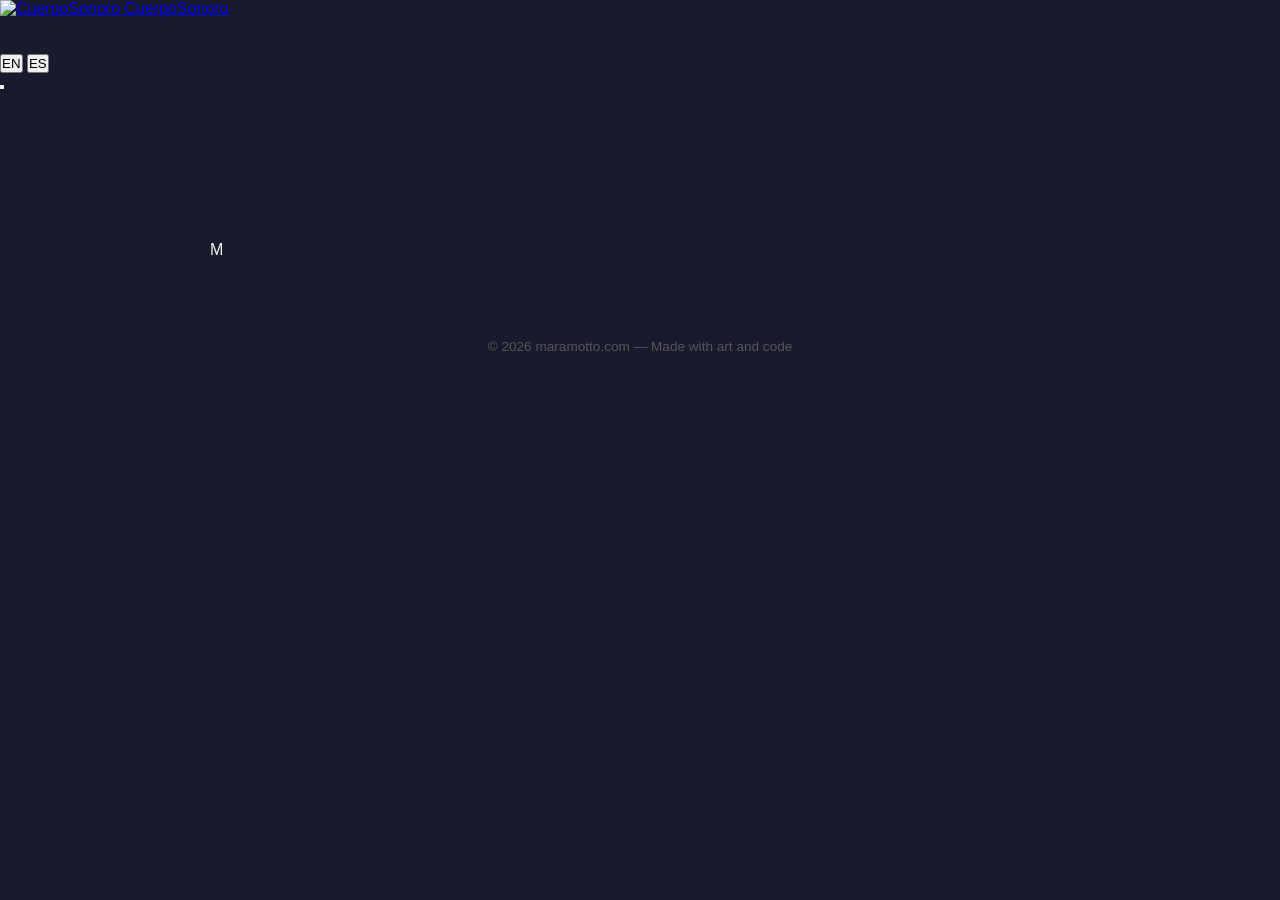
==== frontend/about.html @ 3c655bc0 "Add new about page" ====
<!DOCTYPE html>
<html lang="en">
<head>
  <meta charset="UTF-8">
  <meta name="viewport" content="width=device-width, initial-scale=1.0">
  <title>About — CuerpoSonoro</title>
  <meta name="description" content="CuerpoSonoro — the body as creator. An artistic and technological project by maramotto.">
  <link rel="stylesheet" href="css/style.css">
</head>
<body>

  <!-- ============================================
       NAVIGATION
       ============================================ -->
  <nav class="nav" id="nav">
    <a href="index.html" class="nav__logo">
      <img src="img/cuerposonoro-visual.svg" alt="CuerpoSonoro" class="nav__logo-img">
      CuerpoSonoro
    </a>

    <ul class="nav__links" id="navLinks">
      <li><a href="index.html" data-i18n="nav.demo"></a></li>
      <li><a href="about.html" class="active" data-i18n="nav.about"></a></li>
      <li>
        <div class="lang-toggle">
          <button class="lang-toggle__btn active" data-lang="en">EN</button>
          <button class="lang-toggle__btn" data-lang="es">ES</button>
        </div>
      </li>
    </ul>

    <button class="nav__toggle" id="navToggle" aria-label="Toggle menu">
      <span></span><span></span><span></span>
    </button>
  </nav>


  <!-- ============================================
       HERO
       ============================================ -->
  <section class="about-hero">
    <div class="about-hero__inner">
      <p class="about-hero__overline" data-i18n="about.hero.overline"></p>
      <h1 class="about-hero__title"  data-i18n="about.hero.title"></h1>
      <p class="about-hero__tagline" data-i18n="about.hero.tagline"></p>
    </div>
  </section>


  <!-- ============================================
       THE PROJECT
       ============================================ -->
  <section class="about-section">
    <div class="container">

      <p class="section-label" data-i18n="about.project.label"></p>
      <h2 class="section-title" style="margin-bottom:2.5rem" data-i18n="about.project.title"></h2>

      <div class="about-content">
        <p data-i18n-html="about.project.p1"></p>
        <p data-i18n="about.project.p2"></p>
        <p data-i18n="about.project.p3"></p>
        <p data-i18n="about.project.p4"></p>
        <p data-i18n="about.project.p5"></p>

        <blockquote class="pullquote" data-i18n="about.project.pullquote"></blockquote>

        <div class="about-links">
          <a
            href="https://maramotto.com/cuerposonoro.html"
            target="_blank" rel="noopener"
            class="btn btn--teal"
            data-i18n="about.links.web"
          ></a>
          <a
            href="https://github.com/maramotto/cuerposonoro"
            target="_blank" rel="noopener"
            class="btn btn--outline-teal"
            data-i18n="about.links.github"
          ></a>
          <a
            href="index.html"
            class="btn btn--outline-teal"
            data-i18n="about.links.demo"
          ></a>
        </div>
      </div>

    </div>
  </section>


  <!-- ============================================
       MARAMOTTO
       ============================================ -->
  <section class="about-section about-section--alt">
    <div class="container">

      <p class="section-label" data-i18n="about.mara.label"></p>

      <div class="about-content" style="margin-top:2rem">
        <div class="mara-section">
          <div class="mara-section__avatar">M</div>
          <div>
            <p class="mara-section__name" data-i18n="about.mara.name"></p>
            <p class="mara-section__role" data-i18n="about.mara.role"></p>
            <p data-i18n="about.mara.p1"></p>
            <p data-i18n="about.mara.p2"></p>
            <a
              href="https://maramotto.com"
              target="_blank" rel="noopener"
              class="mara-link"
              data-i18n="about.mara.link"
            ></a>
          </div>
        </div>
      </div>

    </div>
  </section>


  <!-- ======= FOOTER ======= -->
  <footer class="footer">
    &copy; 2026 <span>maramotto</span>.com &mdash; Made with art and code
  </footer>


  <!-- ============================================
       SCRIPTS
       ============================================ -->
  <script src="js/i18n.js"></script>

  <script>
    document.getElementById('navToggle').addEventListener('click', () => {
      document.getElementById('navLinks').classList.toggle('open');
    });
  </script>

</body>
</html>
---- frontend/css/style.css ----
* {
    margin: 0;
    padding: 0;
    box-sizing: border-box;
}

body {
    font-family: -apple-system, BlinkMacSystemFont, 'Segoe UI', Roboto, sans-serif;
    background: #1a1a2e;
    color: #eee;
    min-height: 100vh;
}

.container {
    max-width: 900px;
    margin: 0 auto;
    padding: 20px;
}

header {
    text-align: center;
    margin-bottom: 30px;
}

h1 {
    font-size: 2.5rem;
    background: linear-gradient(135deg, #667eea, #764ba2);
    -webkit-background-clip: text;
    -webkit-text-fill-color: transparent;
    background-clip: text;
}

.subtitle {
    color: #888;
    margin-top: 5px;
}

.video-container {
    position: relative;
    width: 100%;
    max-width: 640px;
    margin: 0 auto;
    border-radius: 12px;
    overflow: hidden;
    background: #000;
}

#video {
    width: 100%;
    display: block;
    transform: scaleX(-1); /* Mirror effect */
}

#canvas {
    position: absolute;
    top: 0;
    left: 0;
    width: 100%;
    height: 100%;
    transform: scaleX(-1);
    pointer-events: none;
}

.status {
    position: absolute;
    top: 10px;
    left: 10px;
    background: rgba(0, 0, 0, 0.7);
    padding: 5px 12px;
    border-radius: 20px;
    font-size: 0.85rem;
}

.controls {
    display: flex;
    justify-content: center;
    gap: 15px;
    margin: 20px 0;
}

.btn {
    padding: 12px 30px;
    border: none;
    border-radius: 8px;
    font-size: 1rem;
    cursor: pointer;
    transition: transform 0.2s, opacity 0.2s;
}

.btn:disabled {
    opacity: 0.5;
    cursor: not-allowed;
}

.btn:not(:disabled):hover {
    transform: scale(1.05);
}

.btn-primary {
    background: linear-gradient(135deg, #667eea, #764ba2);
    color: white;
}

.btn-secondary {
    background: #333;
    color: white;
}

.features-display {
    background: #252542;
    border-radius: 12px;
    padding: 20px;
    margin-top: 20px;
}

.features-display h3 {
    margin-bottom: 15px;
    color: #888;
    font-size: 0.9rem;
    text-transform: uppercase;
    letter-spacing: 1px;
}

.feature-grid {
    display: grid;
    grid-template-columns: repeat(auto-fit, minmax(200px, 1fr));
    gap: 15px;
}

.feature {
    display: flex;
    align-items: center;
    gap: 10px;
}

.label {
    width: 70px;
    font-size: 0.85rem;
    color: #aaa;
}

.bar-container {
    flex: 1;
    height: 8px;
    background: #1a1a2e;
    border-radius: 4px;
    overflow: hidden;
}

.bar {
    height: 100%;
    width: 0%;
    background: linear-gradient(90deg, #667eea, #764ba2);
    border-radius: 4px;
    transition: width 0.1s ease-out;
}

.bar-container.symmetry {
    position: relative;
}

.bar-container.symmetry .bar {
    position: absolute;
    left: 50%;
    width: 0%;
    transform: translateX(0);
}

.value {
    width: 45px;
    text-align: right;
    font-family: monospace;
    font-size: 0.85rem;
    color: #667eea;
}

.connection-status {
    display: flex;
    align-items: center;
    justify-content: center;
    gap: 8px;
    margin-top: 20px;
    font-size: 0.85rem;
    color: #888;
}

.ws-indicator {
    width: 10px;
    height: 10px;
    border-radius: 50%;
}

.ws-indicator.connected {
    background: #4ade80;
    box-shadow: 0 0 10px #4ade80;
}

.ws-indicator.disconnected {
    background: #ef4444;
}

footer {
    text-align: center;
    margin-top: 40px;
    padding: 20px;
    color: #555;
    font-size: 0.85rem;
}

@media (max-width: 600px) {
    h1 {
        font-size: 1.8rem;
    }

    .feature-grid {
        grid-template-columns: 1fr;
    }
}
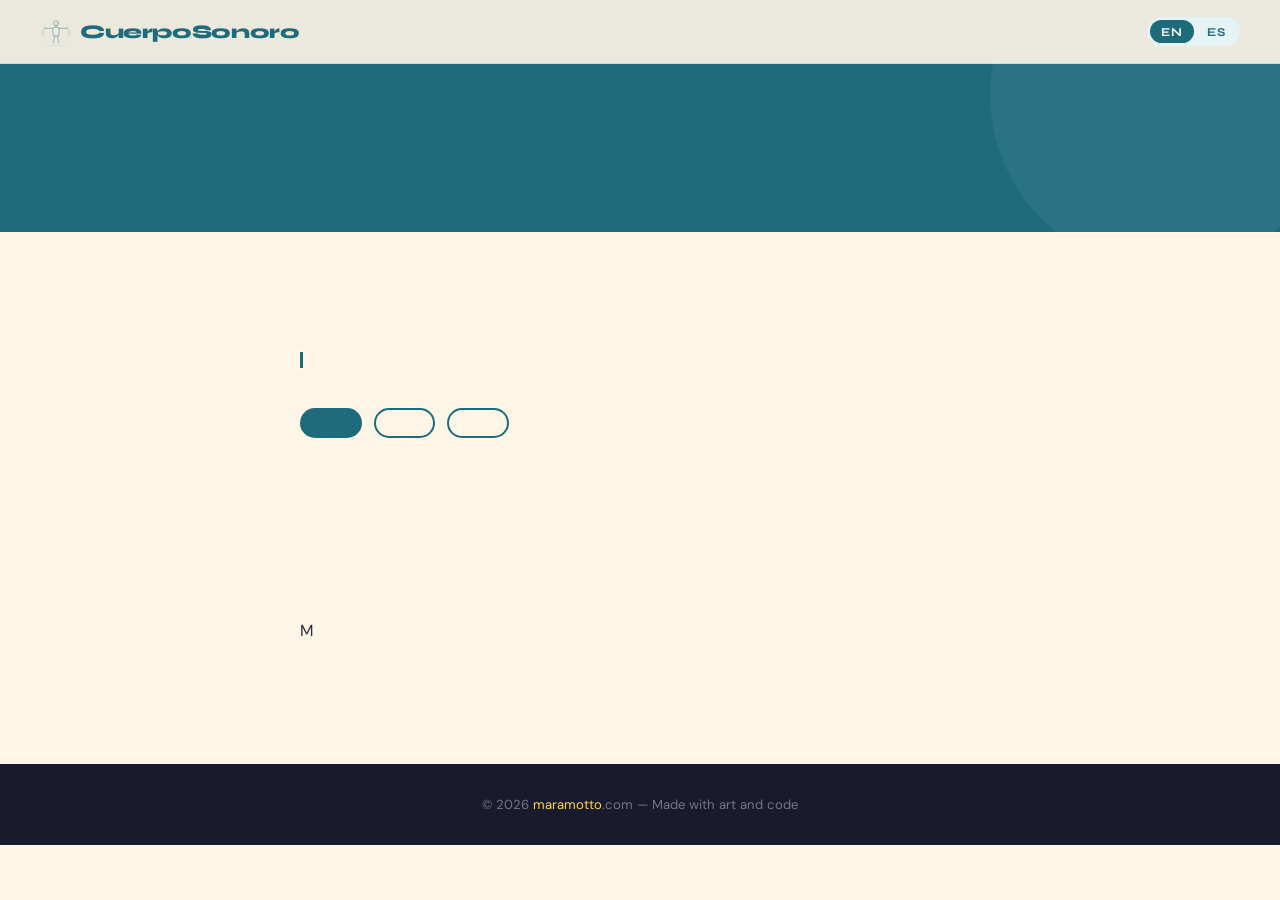
==== commit a139c2bb: "Update footer and solve SVG images" ====
--- a/frontend/about.html
+++ b/frontend/about.html
@@ -14,7 +14,26 @@
        ============================================ -->
   <nav class="nav" id="nav">
     <a href="index.html" class="nav__logo">
-      <img src="img/cuerposonoro-visual.svg" alt="CuerpoSonoro" class="nav__logo-img">
+      <svg class="nav__logo-svg" xmlns="http://www.w3.org/2000/svg" viewBox="0 0 400 400" fill="none"
+        stroke="currentColor" stroke-width="5" stroke-linecap="round" stroke-linejoin="round" aria-hidden="true">
+        <circle cx="200" cy="90" r="30"/>
+        <line x1="200" y1="120" x2="200" y2="140"/>
+        <path d="M160,148 Q160,140 200,138 Q240,140 240,148 L235,245 Q235,252 200,252 Q165,252 165,245 Z"/>
+        <path d="M160,158 Q130,148 100,155 Q80,160 65,150"/>
+        <path d="M65,150 Q58,146 55,150" stroke-width="3.5"/>
+        <path d="M65,150 Q60,155 62,160" stroke-width="3.5"/>
+        <path d="M240,158 Q270,148 300,155 Q320,160 335,150"/>
+        <path d="M335,150 Q342,146 345,150" stroke-width="3.5"/>
+        <path d="M335,150 Q340,155 338,160" stroke-width="3.5"/>
+        <path d="M180,252 L170,325 Q168,335 175,338"/>
+        <path d="M220,252 L230,325 Q232,335 225,338"/>
+        <path d="M50,180 Q32,205 50,235" stroke-width="4" opacity="0.7"/>
+        <path d="M32,170 Q8,205 32,248" stroke-width="3.5" opacity="0.45"/>
+        <path d="M350,180 Q368,205 350,235" stroke-width="4" opacity="0.7"/>
+        <path d="M368,170 Q392,205 368,248" stroke-width="3.5" opacity="0.45"/>
+        <polyline points="100,370 115,362 125,375 140,358 155,372 170,355 185,368 200,352 215,368 230,355 245,372 260,358 275,375 285,362 300,370"
+          stroke-width="3" opacity="0.4"/>
+      </svg>
       CuerpoSonoro
     </a>
 
@@ -49,14 +68,15 @@
 
   <!-- ============================================
        THE PROJECT
+       — Everything inside .about-content for consistent column alignment
        ============================================ -->
   <section class="about-section">
     <div class="container">
+      <div class="about-content">
 
-      <p class="section-label" data-i18n="about.project.label"></p>
-      <h2 class="section-title" style="margin-bottom:2.5rem" data-i18n="about.project.title"></h2>
+        <p class="section-label" data-i18n="about.project.label"></p>
+        <h2 class="about-section__title" data-i18n="about.project.title"></h2>
 
-      <div class="about-content">
         <p data-i18n-html="about.project.p1"></p>
         <p data-i18n="about.project.p2"></p>
         <p data-i18n="about.project.p3"></p>
@@ -66,69 +86,56 @@
         <blockquote class="pullquote" data-i18n="about.project.pullquote"></blockquote>
 
         <div class="about-links">
-          <a
-            href="https://maramotto.com/cuerposonoro.html"
-            target="_blank" rel="noopener"
-            class="btn btn--teal"
-            data-i18n="about.links.web"
-          ></a>
-          <a
-            href="https://github.com/maramotto/cuerposonoro"
-            target="_blank" rel="noopener"
-            class="btn btn--outline-teal"
-            data-i18n="about.links.github"
-          ></a>
-          <a
-            href="index.html"
-            class="btn btn--outline-teal"
-            data-i18n="about.links.demo"
-          ></a>
+          <a href="https://maramotto.com/cuerposonoro.html" target="_blank" rel="noopener"
+            class="btn btn--teal" data-i18n="about.links.web"></a>
+          <a href="https://github.com/maramotto/cuerposonoro" target="_blank" rel="noopener"
+            class="btn btn--outline-teal" data-i18n="about.links.github"></a>
+          <a href="index.html"
+            class="btn btn--outline-teal" data-i18n="about.links.demo"></a>
         </div>
+
       </div>
-
     </div>
   </section>
 
 
   <!-- ============================================
-       MARAMOTTO
+       MARAMOTTO — teal background for strong contrast
        ============================================ -->
-  <section class="about-section about-section--alt">
+  <section class="about-section about-section--mara">
     <div class="container">
+      <div class="about-content">
 
-      <p class="section-label" data-i18n="about.mara.label"></p>
+        <p class="section-label about-mara-label" data-i18n="about.mara.label"></p>
 
-      <div class="about-content" style="margin-top:2rem">
-        <div class="mara-section">
-          <div class="mara-section__avatar">M</div>
-          <div>
-            <p class="mara-section__name" data-i18n="about.mara.name"></p>
-            <p class="mara-section__role" data-i18n="about.mara.role"></p>
+        <div class="mara-card">
+          <div class="mara-card__avatar">M</div>
+          <div class="mara-card__body">
+            <p class="mara-card__name" data-i18n="about.mara.name"></p>
+            <p class="mara-card__role" data-i18n="about.mara.role"></p>
             <p data-i18n="about.mara.p1"></p>
             <p data-i18n="about.mara.p2"></p>
-            <a
-              href="https://maramotto.com"
-              target="_blank" rel="noopener"
-              class="mara-link"
-              data-i18n="about.mara.link"
-            ></a>
+            <a href="https://maramotto.com" target="_blank" rel="noopener"
+              class="mara-link" data-i18n="about.mara.link"></a>
           </div>
         </div>
+
       </div>
-
     </div>
   </section>
 
 
-  <!-- ======= FOOTER ======= -->
+  <!-- ============================================
+       FOOTER — same as maramotto.com
+       ============================================ -->
   <footer class="footer">
-    &copy; 2026 <span>maramotto</span>.com &mdash; Made with art and code
+    <p class="footer__text">
+      &copy; 2026 <a href="https://maramotto.com" target="_blank" rel="noopener">maramotto</a>.com &mdash; Made with art and code
+    </p>
   </footer>
 
 
-  <!-- ============================================
-       SCRIPTS
-       ============================================ -->
+  <!-- SCRIPTS -->
   <script src="js/i18n.js"></script>
 
   <script>
--- a/frontend/css/style.css
+++ b/frontend/css/style.css
@@ -1,218 +1,927 @@
-* {
+/* ============================================
+   cuerposonoro.art — Styles
+   Part of the maramotto design system
+   Primary: Teal #1E6B7B (project color)
+   Accent: Yellow #FFD93D / Purple #7B2D8E
+   Fonts: Syne (headings) + DM Sans (body)
+   Background: Cream #FDF5E6
+   ============================================ */
+
+@import url('https://fonts.googleapis.com/css2?family=Syne:wght@400;600;700;800&family=DM+Sans:wght@400;500;600;700&display=swap');
+
+/* --- Reset & Tokens --- */
+:root {
+  --yellow:       #FFD93D;
+  --yellow-light: #FFF3C4;
+  --purple:       #7B2D8E;
+  --purple-dark:  #5C1F6A;
+  --purple-light: #F3E8F9;
+  --teal:         #1E6B7B;
+  --teal-dark:    #155460;
+  --teal-light:   #E6F3F5;
+  --dark:         #1A1A2E;
+  --text:         #2D2D3A;
+  --text-light:   #6B6B80;
+  --white:        #FFFEF8;
+  --cream:        #FDF5E6;
+  --cream-dark:   #F7ECDA;
+}
+
+*, *::before, *::after { margin: 0; padding: 0; box-sizing: border-box; }
+html { scroll-behavior: smooth; scroll-padding-top: 72px; }
+
+body {
+  font-family: 'DM Sans', sans-serif;
+  color: var(--text);
+  background: var(--cream);
+  -webkit-font-smoothing: antialiased;
+}
+
+img { max-width: 100%; height: auto; display: block; }
+a   { color: inherit; text-decoration: none; }
+
+/* --- Utility --- */
+.container {
+  max-width: 960px;
+  margin: 0 auto;
+  padding: 0 2rem;
+}
+
+.container--wide {
+  max-width: 1200px;
+  margin: 0 auto;
+  padding: 0 2rem;
+}
+
+/* ============================================
+   NAVIGATION
+   ============================================ */
+
+.nav {
+  position: fixed;
+  top: 0; left: 0; right: 0;
+  z-index: 100;
+  height: 64px;
+  padding: 0 2.5rem;
+  display: flex;
+  justify-content: space-between;
+  align-items: center;
+  background: rgba(253, 245, 230, 0.92);
+  backdrop-filter: blur(16px);
+  -webkit-backdrop-filter: blur(16px);
+  border-bottom: 1px solid rgba(30, 107, 123, 0.12);
+}
+
+.nav__logo {
+  font-family: 'Syne', sans-serif;
+  font-weight: 800;
+  font-size: 1.2rem;
+  color: var(--teal);
+  letter-spacing: -0.02em;
+  text-decoration: none;
+  display: flex;
+  align-items: center;
+  gap: 0.5rem;
+}
+
+.nav__logo-svg {
+  width: 32px;
+  height: 32px;
+  flex-shrink: 0;
+  color: var(--teal);   /* currentColor → teal stroke on cream nav */
+}
+
+.nav__links {
+  display: flex;
+  align-items: center;
+  gap: 2rem;
+  list-style: none;
+}
+
+.nav__links a {
+  font-family: 'Syne', sans-serif;
+  font-weight: 700;
+  font-size: 0.82rem;
+  text-transform: uppercase;
+  letter-spacing: 0.08em;
+  color: var(--text);
+  text-decoration: none;
+  transition: color 0.2s;
+  position: relative;
+}
+
+.nav__links a::after {
+  content: '';
+  position: absolute;
+  bottom: -3px; left: 0;
+  width: 0; height: 2px;
+  background: var(--teal);
+  transition: width 0.25s;
+}
+
+.nav__links a:hover          { color: var(--teal); }
+.nav__links a:hover::after   { width: 100%; }
+.nav__links a.active         { color: var(--teal); }
+.nav__links a.active::after  { width: 100%; }
+
+/* Language toggle */
+.lang-toggle {
+  display: flex;
+  gap: 0.15rem;
+  background: var(--teal-light);
+  border-radius: 20px;
+  padding: 0.2rem;
+}
+
+.lang-toggle__btn {
+  font-family: 'Syne', sans-serif;
+  font-weight: 700;
+  font-size: 0.75rem;
+  letter-spacing: 0.06em;
+  padding: 0.3rem 0.7rem;
+  border-radius: 16px;
+  border: none;
+  cursor: pointer;
+  background: transparent;
+  color: var(--teal);
+  transition: all 0.2s;
+}
+
+.lang-toggle__btn.active {
+  background: var(--teal);
+  color: var(--white);
+}
+
+/* Mobile hamburger */
+.nav__toggle {
+  display: none;
+  background: none;
+  border: none;
+  cursor: pointer;
+  padding: 0.4rem;
+  flex-direction: column;
+  gap: 5px;
+}
+
+.nav__toggle span {
+  display: block;
+  width: 22px;
+  height: 2px;
+  background: var(--teal);
+  border-radius: 2px;
+  transition: 0.3s;
+}
+
+/* ============================================
+   HERO (index page)
+   ============================================ */
+
+.hero {
+  min-height: 100vh;
+  display: flex;
+  flex-direction: column;
+  justify-content: center;
+  align-items: center;
+  text-align: center;
+  padding: 8rem 2rem 4rem;
+  background: var(--teal);
+  position: relative;
+  overflow: hidden;
+}
+
+/* Decorative circles */
+.hero::before {
+  content: '';
+  position: absolute;
+  top: -80px; right: -60px;
+  width: 350px; height: 350px;
+  border-radius: 50%;
+  background: rgba(255, 255, 255, 0.05);
+  pointer-events: none;
+}
+
+.hero::after {
+  content: '';
+  position: absolute;
+  bottom: -50px; left: 5%;
+  width: 250px; height: 250px;
+  border-radius: 50%;
+  background: rgba(255, 217, 61, 0.06);
+  pointer-events: none;
+}
+
+.hero__visual {
+  width: 110px;
+  height: 110px;
+  margin-bottom: 2rem;
+  position: relative;
+  z-index: 1;
+  animation: pulse-glow 3s ease-in-out infinite;
+  flex-shrink: 0;
+}
+
+@keyframes pulse-glow {
+  0%, 100% { transform: scale(1);    filter: drop-shadow(0 0 0px rgba(255,217,61,0)); }
+  50%       { transform: scale(1.05); filter: drop-shadow(0 0 20px rgba(255,217,61,0.25)); }
+}
+
+.hero__overline {
+  font-family: 'Syne', sans-serif;
+  font-size: 0.78rem;
+  font-weight: 700;
+  text-transform: uppercase;
+  letter-spacing: 0.2em;
+  color: var(--yellow);
+  opacity: 0.75;
+  margin-bottom: 1.5rem;
+  position: relative;
+  z-index: 1;
+}
+
+/* Claim block groups both title lines together */
+.hero__claim {
+  margin-bottom: 2.5rem;
+  position: relative;
+  z-index: 1;
+  text-align: center;
+}
+
+.hero__title {
+  font-family: 'Syne', sans-serif;
+  font-size: clamp(2.8rem, 7vw, 5rem);
+  font-weight: 800;
+  color: var(--white);
+  line-height: 1;
+  letter-spacing: -0.03em;
+  margin-bottom: 0.4rem;
+}
+
+/* "The machine listens" — same Syne family, clearly secondary weight/size */
+.hero__title-sub {
+  font-family: 'Syne', sans-serif;
+  font-size: clamp(1.3rem, 3.5vw, 2.2rem);
+  font-weight: 600;
+  color: rgba(255, 255, 255, 0.7);
+  letter-spacing: -0.01em;
+  line-height: 1.1;
+}
+
+.hero__description {
+  font-size: 1rem;
+  line-height: 1.75;
+  color: rgba(255, 255, 255, 0.7);
+  max-width: 460px;
+  margin-bottom: 2.5rem;
+  position: relative;
+  z-index: 1;
+}
+
+.hero__cta {
+  display: flex;
+  gap: 1rem;
+  justify-content: center;
+  flex-wrap: wrap;
+  position: relative;
+  z-index: 1;
+}
+
+/* ============================================
+   BUTTONS
+   ============================================ */
+
+.btn {
+  display: inline-flex;
+  align-items: center;
+  gap: 0.5rem;
+  padding: 0.8rem 1.8rem;
+  border-radius: 50px;
+  font-family: 'DM Sans', sans-serif;
+  font-weight: 700;
+  font-size: 0.9rem;
+  border: 2px solid transparent;
+  cursor: pointer;
+  transition: all 0.25s;
+  text-decoration: none;
+}
+
+.btn:disabled {
+  opacity: 0.45;
+  cursor: not-allowed;
+  transform: none !important;
+}
+
+.btn--yellow {
+  background: var(--yellow);
+  color: var(--teal-dark);
+  border-color: var(--yellow);
+}
+
+.btn--yellow:not(:disabled):hover {
+  background: var(--white);
+  border-color: var(--white);
+  transform: translateY(-2px);
+  box-shadow: 0 8px 20px rgba(0,0,0,0.15);
+}
+
+.btn--outline-white {
+  background: transparent;
+  color: var(--white);
+  border-color: rgba(255,255,255,0.5);
+}
+
+.btn--outline-white:not(:disabled):hover {
+  background: rgba(255,255,255,0.1);
+  border-color: var(--white);
+  transform: translateY(-2px);
+}
+
+.btn--teal {
+  background: var(--teal);
+  color: var(--white);
+  border-color: var(--teal);
+}
+
+.btn--teal:not(:disabled):hover {
+  background: var(--teal-dark);
+  border-color: var(--teal-dark);
+  transform: translateY(-2px);
+  box-shadow: 0 8px 20px rgba(30,107,123,0.25);
+}
+
+.btn--outline-teal {
+  background: transparent;
+  color: var(--teal);
+  border-color: var(--teal);
+}
+
+.btn--outline-teal:not(:disabled):hover {
+  background: var(--teal);
+  color: var(--white);
+  transform: translateY(-2px);
+}
+
+/* ============================================
+   DEMO SECTION
+   ============================================ */
+
+.demo-section {
+  padding: 5rem 0;
+  background: var(--cream);
+}
+
+.demo-section__header {
+  text-align: center;
+  margin-bottom: 2.5rem;
+}
+
+.section-label {
+  font-family: 'Syne', sans-serif;
+  font-size: 0.78rem;
+  font-weight: 700;
+  text-transform: uppercase;
+  letter-spacing: 0.18em;
+  color: var(--teal);
+  margin-bottom: 0.5rem;
+}
+
+.section-title {
+  font-family: 'Syne', sans-serif;
+  font-size: clamp(1.6rem, 3.5vw, 2.2rem);
+  font-weight: 800;
+  color: var(--dark);
+  letter-spacing: -0.02em;
+}
+
+/* Camera area */
+.demo-stage {
+  display: grid;
+  grid-template-columns: 1fr 280px;
+  gap: 2rem;
+  align-items: start;
+}
+
+.video-wrap {
+  position: relative;
+  border-radius: 20px;
+  overflow: hidden;
+  background: var(--dark);
+  aspect-ratio: 4/3;
+}
+
+#video {
+  width: 100%;
+  height: 100%;
+  object-fit: cover;
+  display: block;
+  transform: scaleX(-1);
+}
+
+#canvas {
+  position: absolute;
+  inset: 0;
+  width: 100%;
+  height: 100%;
+  transform: scaleX(-1);
+  pointer-events: none;
+}
+
+.status-badge {
+  position: absolute;
+  top: 12px; left: 12px;
+  background: rgba(26, 26, 46, 0.75);
+  backdrop-filter: blur(8px);
+  padding: 4px 12px;
+  border-radius: 20px;
+  font-size: 0.78rem;
+  font-weight: 600;
+  color: var(--white);
+  letter-spacing: 0.03em;
+}
+
+/* Demo sidebar */
+.demo-sidebar {
+  display: flex;
+  flex-direction: column;
+  gap: 1.25rem;
+}
+
+.demo-controls {
+  display: flex;
+  gap: 0.75rem;
+}
+
+/* Feature bars panel */
+.features-panel {
+  background: var(--white);
+  border-radius: 16px;
+  padding: 1.25rem;
+  border: 1px solid rgba(30, 107, 123, 0.1);
+}
+
+.features-panel__title {
+  font-family: 'Syne', sans-serif;
+  font-size: 0.72rem;
+  font-weight: 700;
+  text-transform: uppercase;
+  letter-spacing: 0.15em;
+  color: var(--teal);
+  margin-bottom: 1rem;
+}
+
+.feature-row {
+  display: flex;
+  align-items: center;
+  gap: 0.6rem;
+  margin-bottom: 0.85rem;
+}
+
+.feature-row:last-child { margin-bottom: 0; }
+
+.feature-row__label {
+  font-size: 0.78rem;
+  font-weight: 600;
+  color: var(--text-light);
+  width: 68px;
+  flex-shrink: 0;
+}
+
+.bar-track {
+  flex: 1;
+  height: 6px;
+  background: var(--teal-light);
+  border-radius: 3px;
+  overflow: hidden;
+}
+
+/* Symmetry bar — bidirectional from center */
+.bar-track.symmetry {
+  position: relative;
+  overflow: visible;
+}
+
+.bar-track.symmetry::before {
+  content: '';
+  position: absolute;
+  top: 0; left: 50%;
+  width: 1px; height: 100%;
+  background: rgba(30, 107, 123, 0.3);
+  z-index: 1;
+}
+
+.bar-fill {
+  height: 100%;
+  width: 0%;
+  background: var(--teal);
+  border-radius: 3px;
+  transition: width 0.1s ease-out;
+}
+
+.bar-fill.symmetry {
+  position: absolute;
+  left: 50%;
+  transform: translateX(0);
+  transition: width 0.1s ease-out, transform 0.1s ease-out;
+}
+
+.feature-row__value {
+  font-family: 'DM Sans', monospace;
+  font-size: 0.75rem;
+  font-weight: 600;
+  color: var(--teal);
+  width: 36px;
+  text-align: right;
+  flex-shrink: 0;
+}
+
+/* Connection indicator */
+.ws-status {
+  display: flex;
+  align-items: center;
+  gap: 0.5rem;
+  font-size: 0.75rem;
+  color: var(--text-light);
+  font-weight: 500;
+}
+
+.ws-dot {
+  width: 8px; height: 8px;
+  border-radius: 50%;
+  background: #ef4444;
+  flex-shrink: 0;
+  transition: background 0.3s;
+}
+
+.ws-dot.connected {
+  background: #22c55e;
+  box-shadow: 0 0 6px rgba(34, 197, 94, 0.5);
+}
+
+/* ============================================
+   DEMO BRIDGE — connector between stage and list
+   ============================================ */
+
+.demo-bridge {
+  display: flex;
+  align-items: center;
+  gap: 1.5rem;
+  margin: 4rem 0 2.5rem;
+}
+
+.demo-bridge__line {
+  flex: 1;
+  height: 1px;
+  background: rgba(30, 107, 123, 0.2);
+}
+
+.demo-bridge__text {
+  font-family: 'Syne', sans-serif;
+  font-size: 0.78rem;
+  font-weight: 700;
+  text-transform: uppercase;
+  letter-spacing: 0.16em;
+  color: var(--teal);
+  white-space: nowrap;
+  opacity: 0.7;
+}
+
+/* ============================================
+   FEATURES LIST — single column
+   ============================================ */
+
+.features-list {
+  display: flex;
+  flex-direction: column;
+  padding-bottom: 2.5rem;
+}
+
+.fitem {
+  display: grid;
+  grid-template-columns: 240px 1fr;
+  gap: 2rem;
+  padding: 1.75rem 0;
+  border-bottom: 1px solid rgba(30, 107, 123, 0.12);
+  transition: background 0.2s;
+}
+
+.fitem:first-child { border-top: 1px solid rgba(30, 107, 123, 0.12); }
+
+.fitem:hover {
+  background: rgba(30, 107, 123, 0.03);
+  border-radius: 8px;
+  margin: 0 -1rem;
+  padding-left: 1rem;
+  padding-right: 1rem;
+}
+
+.fitem__left {
+  display: flex;
+  align-items: flex-start;
+  gap: 1rem;
+}
+
+.fitem__icon {
+  font-size: 1.4rem;
+  line-height: 1;
+  flex-shrink: 0;
+  margin-top: 0.1rem;
+}
+
+.fitem__name {
+  font-family: 'Syne', sans-serif;
+  font-size: 1rem;
+  font-weight: 800;
+  color: var(--dark);
+  text-transform: uppercase;
+  letter-spacing: 0.05em;
+  margin-bottom: 0.2rem;
+}
+
+.fitem__measure {
+  font-size: 0.78rem;
+  font-weight: 600;
+  color: var(--teal);
+  text-transform: uppercase;
+  letter-spacing: 0.07em;
+}
+
+.fitem__right {
+  display: flex;
+  flex-direction: column;
+  justify-content: center;
+  gap: 0.6rem;
+}
+
+.fitem__desc {
+  font-size: 0.9rem;
+  line-height: 1.65;
+  color: var(--text-light);
+}
+
+.fitem__effect {
+  display: flex;
+  align-items: flex-start;
+  gap: 0.5rem;
+  font-size: 0.85rem;
+  font-weight: 600;
+  color: var(--teal-dark);
+}
+
+.fitem__arrow {
+  color: var(--teal);
+  font-weight: 800;
+  flex-shrink: 0;
+}
+
+/* ============================================
+   ABOUT PAGE HERO
+   ============================================ */
+
+.about-hero {
+  padding: 8rem 2rem 5rem;
+  background: var(--teal);
+  position: relative;
+  overflow: hidden;
+}
+
+.about-hero::before {
+  content: '';
+  position: absolute;
+  top: -80px; right: -60px;
+  width: 350px; height: 350px;
+  border-radius: 50%;
+  background: rgba(255, 255, 255, 0.05);
+  pointer-events: none;
+}
+
+.about-hero__inner {
+  max-width: 760px;
+  margin: 0 auto;
+  position: relative;
+  z-index: 1;
+}
+
+.about-hero__overline {
+  font-family: 'Syne', sans-serif;
+  font-size: 0.78rem;
+  font-weight: 700;
+  text-transform: uppercase;
+  letter-spacing: 0.2em;
+  color: var(--yellow);
+  opacity: 0.8;
+  margin-bottom: 1.25rem;
+}
+
+.about-hero__title {
+  font-family: 'Syne', sans-serif;
+  font-size: clamp(2.5rem, 6vw, 4rem);
+  font-weight: 800;
+  color: var(--white);
+  letter-spacing: -0.02em;
+  line-height: 1.1;
+  margin-bottom: 1.5rem;
+}
+
+.about-hero__tagline {
+  font-size: 1.1rem;
+  color: rgba(255,255,255,0.7);
+  line-height: 1.65;
+  max-width: 520px;
+}
+
+/* ============================================
+   ABOUT CONTENT
+   ============================================ */
+
+.about-section {
+  padding: 5rem 0;
+}
+
+.about-section--alt { background: var(--cream-dark); }
+
+.about-content {
+  max-width: 680px;
+  margin: 0 auto;
+}
+
+.about-content p {
+  font-size: 1.05rem;
+  line-height: 1.85;
+  color: var(--text);
+  margin-bottom: 1.4rem;
+}
+
+.about-content p:last-child { margin-bottom: 0; }
+
+.about-content p em {
+  font-style: italic;
+  color: var(--teal);
+}
+
+/* Pullquote */
+.pullquote {
+  border-left: 3px solid var(--teal);
+  padding: 0.5rem 0 0.5rem 1.5rem;
+  margin: 2.5rem 0;
+  font-family: 'Syne', sans-serif;
+  font-size: 1.25rem;
+  font-weight: 700;
+  color: var(--dark);
+  line-height: 1.45;
+  letter-spacing: -0.01em;
+}
+
+/* Links section */
+.about-links {
+  display: flex;
+  flex-wrap: wrap;
+  gap: 0.75rem;
+  margin-top: 2rem;
+}
+
+/* Mara section */
+.mara-section {
+  display: grid;
+  grid-template-columns: auto 1fr;
+  gap: 2.5rem;
+  align-items: start;
+  padding: 3rem;
+  background: var(--white);
+  border-radius: 24px;
+  border: 1px solid rgba(30, 107, 123, 0.1);
+}
+
+.mara-section__avatar {
+  width: 80px; height: 80px;
+  border-radius: 50%;
+  background: var(--teal);
+  display: flex;
+  align-items: center;
+  justify-content: center;
+  font-family: 'Syne', sans-serif;
+  font-weight: 800;
+  font-size: 1.6rem;
+  color: var(--yellow);
+  flex-shrink: 0;
+}
+
+.mara-section__name {
+  font-family: 'Syne', sans-serif;
+  font-size: 1.3rem;
+  font-weight: 800;
+  color: var(--dark);
+  margin-bottom: 0.15rem;
+}
+
+.mara-section__role {
+  font-size: 0.82rem;
+  font-weight: 600;
+  color: var(--teal);
+  text-transform: uppercase;
+  letter-spacing: 0.08em;
+  margin-bottom: 1rem;
+}
+
+.mara-section p {
+  font-size: 0.95rem;
+  line-height: 1.7;
+  color: var(--text);
+  margin-bottom: 1rem;
+}
+
+.mara-link {
+  display: inline-flex;
+  align-items: center;
+  gap: 0.4rem;
+  color: var(--teal);
+  font-weight: 700;
+  font-size: 0.9rem;
+  transition: gap 0.2s, color 0.2s;
+}
+
+.mara-link:hover { gap: 0.7rem; color: var(--teal-dark); }
+
+/* ============================================
+   FOOTER
+   ============================================ */
+
+.footer {
+  padding: 2rem 2.5rem;
+  background: var(--dark);
+  text-align: center;
+}
+
+.footer__text {
+  font-size: 0.82rem;
+  color: rgba(255,255,255,0.4);
+}
+
+.footer__text a {
+  color: var(--yellow);
+  transition: color 0.2s;
+}
+
+.footer__text a:hover { color: var(--white); }
+
+.footer__sep {
+  margin: 0 0.6rem;
+  opacity: 0.25;
+}
+
+/* ============================================
+   RESPONSIVE
+   ============================================ */
+
+@media (max-width: 768px) {
+  .nav { padding: 0 1.25rem; }
+
+  .nav__links {
+    display: none;
+    position: absolute;
+    top: 64px; left: 0; right: 0;
+    flex-direction: column;
+    align-items: flex-start;
+    background: rgba(253, 245, 230, 0.97);
+    padding: 1.5rem;
+    gap: 1rem;
+    border-bottom: 1px solid rgba(30,107,123,0.12);
+  }
+
+  .nav__links.open { display: flex; }
+  .nav__toggle     { display: flex; }
+
+  .demo-stage {
+    grid-template-columns: 1fr;
+  }
+
+  .demo-controls { justify-content: center; }
+
+  /* Features list collapses to stacked layout on mobile */
+  .fitem {
+    grid-template-columns: 1fr;
+    gap: 1rem;
+  }
+
+  .fitem:hover {
     margin: 0;
-    padding: 0;
-    box-sizing: border-box;
-}
-
-body {
-    font-family: -apple-system, BlinkMacSystemFont, 'Segoe UI', Roboto, sans-serif;
-    background: #1a1a2e;
-    color: #eee;
-    min-height: 100vh;
-}
-
-.container {
-    max-width: 900px;
-    margin: 0 auto;
-    padding: 20px;
-}
-
-header {
+    padding-left: 0;
+    padding-right: 0;
+  }
+
+  .mara-section {
+    grid-template-columns: 1fr;
+    padding: 2rem;
     text-align: center;
-    margin-bottom: 30px;
-}
-
-h1 {
-    font-size: 2.5rem;
-    background: linear-gradient(135deg, #667eea, #764ba2);
-    -webkit-background-clip: text;
-    -webkit-text-fill-color: transparent;
-    background-clip: text;
-}
-
-.subtitle {
-    color: #888;
-    margin-top: 5px;
-}
-
-.video-container {
-    position: relative;
-    width: 100%;
-    max-width: 640px;
-    margin: 0 auto;
-    border-radius: 12px;
-    overflow: hidden;
-    background: #000;
-}
-
-#video {
-    width: 100%;
-    display: block;
-    transform: scaleX(-1); /* Mirror effect */
-}
-
-#canvas {
-    position: absolute;
-    top: 0;
-    left: 0;
-    width: 100%;
-    height: 100%;
-    transform: scaleX(-1);
-    pointer-events: none;
-}
-
-.status {
-    position: absolute;
-    top: 10px;
-    left: 10px;
-    background: rgba(0, 0, 0, 0.7);
-    padding: 5px 12px;
-    border-radius: 20px;
-    font-size: 0.85rem;
-}
-
-.controls {
-    display: flex;
-    justify-content: center;
-    gap: 15px;
-    margin: 20px 0;
-}
-
-.btn {
-    padding: 12px 30px;
-    border: none;
-    border-radius: 8px;
-    font-size: 1rem;
-    cursor: pointer;
-    transition: transform 0.2s, opacity 0.2s;
-}
-
-.btn:disabled {
-    opacity: 0.5;
-    cursor: not-allowed;
-}
-
-.btn:not(:disabled):hover {
-    transform: scale(1.05);
-}
-
-.btn-primary {
-    background: linear-gradient(135deg, #667eea, #764ba2);
-    color: white;
-}
-
-.btn-secondary {
-    background: #333;
-    color: white;
-}
-
-.features-display {
-    background: #252542;
-    border-radius: 12px;
-    padding: 20px;
-    margin-top: 20px;
-}
-
-.features-display h3 {
-    margin-bottom: 15px;
-    color: #888;
-    font-size: 0.9rem;
-    text-transform: uppercase;
-    letter-spacing: 1px;
-}
-
-.feature-grid {
-    display: grid;
-    grid-template-columns: repeat(auto-fit, minmax(200px, 1fr));
-    gap: 15px;
-}
-
-.feature {
-    display: flex;
-    align-items: center;
-    gap: 10px;
-}
-
-.label {
-    width: 70px;
-    font-size: 0.85rem;
-    color: #aaa;
-}
-
-.bar-container {
-    flex: 1;
-    height: 8px;
-    background: #1a1a2e;
-    border-radius: 4px;
-    overflow: hidden;
-}
-
-.bar {
-    height: 100%;
-    width: 0%;
-    background: linear-gradient(90deg, #667eea, #764ba2);
-    border-radius: 4px;
-    transition: width 0.1s ease-out;
-}
-
-.bar-container.symmetry {
-    position: relative;
-}
-
-.bar-container.symmetry .bar {
-    position: absolute;
-    left: 50%;
-    width: 0%;
-    transform: translateX(0);
-}
-
-.value {
-    width: 45px;
-    text-align: right;
-    font-family: monospace;
-    font-size: 0.85rem;
-    color: #667eea;
-}
-
-.connection-status {
-    display: flex;
-    align-items: center;
-    justify-content: center;
-    gap: 8px;
-    margin-top: 20px;
-    font-size: 0.85rem;
-    color: #888;
-}
-
-.ws-indicator {
-    width: 10px;
-    height: 10px;
-    border-radius: 50%;
-}
-
-.ws-indicator.connected {
-    background: #4ade80;
-    box-shadow: 0 0 10px #4ade80;
-}
-
-.ws-indicator.disconnected {
-    background: #ef4444;
-}
-
-footer {
-    text-align: center;
-    margin-top: 40px;
-    padding: 20px;
-    color: #555;
-    font-size: 0.85rem;
-}
-
-@media (max-width: 600px) {
-    h1 {
-        font-size: 1.8rem;
-    }
-
-    .feature-grid {
-        grid-template-columns: 1fr;
-    }
+  }
+
+  .mara-section__avatar { margin: 0 auto; }
+
+  .about-links { justify-content: center; }
+
+  .pullquote { font-size: 1.1rem; }
+}
+
+@media (max-width: 480px) {
+  .features-grid { grid-template-columns: 1fr; }
+
+  .hero__cta { flex-direction: column; align-items: center; }
 }
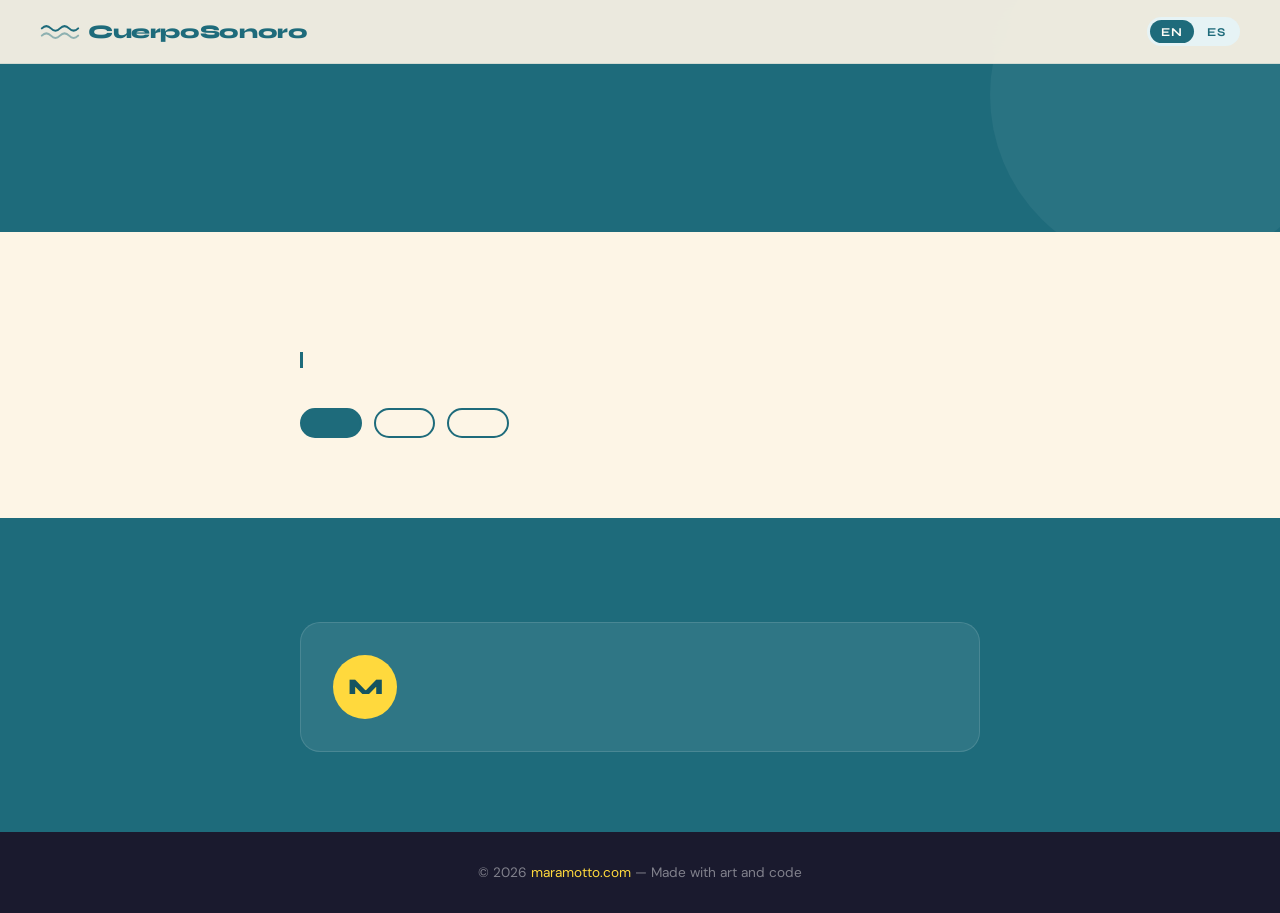
==== commit f5abfd6e: "Color change footer" ====
--- a/frontend/about.html
+++ b/frontend/about.html
@@ -14,25 +14,10 @@
        ============================================ -->
   <nav class="nav" id="nav">
     <a href="index.html" class="nav__logo">
-      <svg class="nav__logo-svg" xmlns="http://www.w3.org/2000/svg" viewBox="0 0 400 400" fill="none"
-        stroke="currentColor" stroke-width="5" stroke-linecap="round" stroke-linejoin="round" aria-hidden="true">
-        <circle cx="200" cy="90" r="30"/>
-        <line x1="200" y1="120" x2="200" y2="140"/>
-        <path d="M160,148 Q160,140 200,138 Q240,140 240,148 L235,245 Q235,252 200,252 Q165,252 165,245 Z"/>
-        <path d="M160,158 Q130,148 100,155 Q80,160 65,150"/>
-        <path d="M65,150 Q58,146 55,150" stroke-width="3.5"/>
-        <path d="M65,150 Q60,155 62,160" stroke-width="3.5"/>
-        <path d="M240,158 Q270,148 300,155 Q320,160 335,150"/>
-        <path d="M335,150 Q342,146 345,150" stroke-width="3.5"/>
-        <path d="M335,150 Q340,155 338,160" stroke-width="3.5"/>
-        <path d="M180,252 L170,325 Q168,335 175,338"/>
-        <path d="M220,252 L230,325 Q232,335 225,338"/>
-        <path d="M50,180 Q32,205 50,235" stroke-width="4" opacity="0.7"/>
-        <path d="M32,170 Q8,205 32,248" stroke-width="3.5" opacity="0.45"/>
-        <path d="M350,180 Q368,205 350,235" stroke-width="4" opacity="0.7"/>
-        <path d="M368,170 Q392,205 368,248" stroke-width="3.5" opacity="0.45"/>
-        <polyline points="100,370 115,362 125,375 140,358 155,372 170,355 185,368 200,352 215,368 230,355 245,372 260,358 275,375 285,362 300,370"
-          stroke-width="3" opacity="0.4"/>
+      <svg class="nav__logo-svg" xmlns="http://www.w3.org/2000/svg" viewBox="0 0 44 22" fill="none"
+        stroke="currentColor" stroke-width="2.2" stroke-linecap="round" stroke-linejoin="round" aria-hidden="true">
+        <path d="M2,7 Q7,2 12,7 Q17,12 22,7 Q27,2 32,7 Q37,12 42,7"/>
+        <path d="M2,15 Q7,10 12,15 Q17,20 22,15 Q27,10 32,15 Q37,20 42,15" opacity="0.45"/>
       </svg>
       CuerpoSonoro
     </a>
@@ -130,7 +115,7 @@
        ============================================ -->
   <footer class="footer">
     <p class="footer__text">
-      &copy; 2026 <a href="https://maramotto.com" target="_blank" rel="noopener">maramotto</a>.com &mdash; Made with art and code
+      &copy; 2026 <a href="https://maramotto.com" target="_blank" rel="noopener">maramotto.com</a> &mdash; Made with art and code
     </p>
   </footer>
 
--- a/frontend/css/style.css
+++ b/frontend/css/style.css
@@ -85,10 +85,10 @@
 }
 
 .nav__logo-svg {
-  width: 32px;
-  height: 32px;
+  width: 40px;
+  height: 20px;
   flex-shrink: 0;
-  color: var(--teal);   /* currentColor → teal stroke on cream nav */
+  color: var(--teal);
 }
 
 .nav__links {
@@ -729,18 +729,33 @@
 }
 
 /* ============================================
-   ABOUT CONTENT
+   ABOUT CONTENT — consistent 680px column
    ============================================ */
 
 .about-section {
   padding: 5rem 0;
-}
-
-.about-section--alt { background: var(--cream-dark); }
+  background: var(--cream);
+}
+
+/* Strong contrast for maramotto section — teal bg like the hero */
+.about-section--mara {
+  background: var(--teal);
+}
 
 .about-content {
   max-width: 680px;
   margin: 0 auto;
+}
+
+/* Title sits inside .about-content — aligned with text below */
+.about-section__title {
+  font-family: 'Syne', sans-serif;
+  font-size: clamp(1.8rem, 3.5vw, 2.4rem);
+  font-weight: 800;
+  color: var(--dark);
+  letter-spacing: -0.02em;
+  margin-top: 0.4rem;
+  margin-bottom: 2rem;
 }
 
 .about-content p {
@@ -757,6 +772,12 @@
   color: var(--teal);
 }
 
+/* Section label colour override inside teal section */
+.about-mara-label {
+  color: var(--yellow) !important;
+  opacity: 0.8;
+}
+
 /* Pullquote */
 .pullquote {
   border-left: 3px solid var(--teal);
@@ -770,7 +791,7 @@
   letter-spacing: -0.01em;
 }
 
-/* Links section */
+/* Links row */
 .about-links {
   display: flex;
   flex-wrap: wrap;
@@ -778,70 +799,142 @@
   margin-top: 2rem;
 }
 
-/* Mara section */
-.mara-section {
+/* ── Mara card ── */
+.mara-card {
   display: grid;
   grid-template-columns: auto 1fr;
-  gap: 2.5rem;
+  gap: 2rem;
   align-items: start;
-  padding: 3rem;
-  background: var(--white);
-  border-radius: 24px;
-  border: 1px solid rgba(30, 107, 123, 0.1);
-}
-
-.mara-section__avatar {
-  width: 80px; height: 80px;
+  margin-top: 1.5rem;
+  padding: 2rem;
+  background: rgba(255, 255, 255, 0.08);
+  border-radius: 20px;
+  border: 1px solid rgba(255, 255, 255, 0.12);
+}
+
+.mara-card__avatar {
+  width: 64px; height: 64px;
   border-radius: 50%;
-  background: var(--teal);
+  background: var(--yellow);
   display: flex;
   align-items: center;
   justify-content: center;
   font-family: 'Syne', sans-serif;
   font-weight: 800;
-  font-size: 1.6rem;
-  color: var(--yellow);
+  font-size: 1.4rem;
+  color: var(--teal-dark);
   flex-shrink: 0;
 }
 
-.mara-section__name {
-  font-family: 'Syne', sans-serif;
-  font-size: 1.3rem;
+.mara-card__name {
+  font-family: 'Syne', sans-serif;
+  font-size: 1.2rem;
   font-weight: 800;
-  color: var(--dark);
-  margin-bottom: 0.15rem;
-}
-
-.mara-section__role {
-  font-size: 0.82rem;
+  color: var(--white) !important;
+  margin-bottom: 0.1rem !important;
+}
+
+.mara-card__role {
+  font-size: 0.8rem !important;
   font-weight: 600;
-  color: var(--teal);
+  color: var(--yellow) !important;
   text-transform: uppercase;
   letter-spacing: 0.08em;
-  margin-bottom: 1rem;
-}
-
-.mara-section p {
-  font-size: 0.95rem;
-  line-height: 1.7;
-  color: var(--text);
-  margin-bottom: 1rem;
+  margin-bottom: 1rem !important;
+}
+
+.mara-card__body p {
+  color: rgba(255, 255, 255, 0.8) !important;
+  font-size: 0.95rem !important;
+  line-height: 1.7 !important;
+  margin-bottom: 0.85rem !important;
 }
 
 .mara-link {
   display: inline-flex;
   align-items: center;
   gap: 0.4rem;
-  color: var(--teal);
+  color: var(--yellow);
   font-weight: 700;
   font-size: 0.9rem;
+  transition: gap 0.2s, opacity 0.2s;
+  margin-top: 0.25rem;
+}
+
+.mara-link:hover { gap: 0.7rem; opacity: 0.85; }
+
+/* ============================================
+   CAMERA PERMISSION NOTE
+   ============================================ */
+
+.camera-note {
+  display: flex;
+  align-items: flex-start;
+  gap: 0.5rem;
+  font-size: 0.78rem;
+  line-height: 1.5;
+  color: var(--text-light);
+  background: var(--teal-light);
+  border-radius: 10px;
+  padding: 0.65rem 0.9rem;
+}
+
+.camera-note__icon { flex-shrink: 0; }
+
+/* ============================================
+   MARAMOTTO CTA SECTION
+   ============================================ */
+
+.mara-cta {
+  background: var(--yellow-light);
+  padding: 5rem 0;
+  border-top: 2px solid var(--yellow);
+}
+
+.mara-cta__inner {
+  max-width: 580px;
+}
+
+.mara-cta__label {
+  color: var(--purple);
+}
+
+.mara-cta__heading {
+  font-family: 'Syne', sans-serif;
+  font-size: clamp(1.6rem, 3vw, 2.2rem);
+  font-weight: 800;
+  color: var(--dark);
+  letter-spacing: -0.02em;
+  margin: 0.4rem 0 1.25rem;
+}
+
+.mara-cta__text {
+  font-size: 1rem;
+  line-height: 1.8;
+  color: var(--text);
+  margin-bottom: 2rem;
+}
+
+.mara-cta__link {
+  display: inline-flex;
+  align-items: center;
+  gap: 0.4rem;
+  font-family: 'Syne', sans-serif;
+  font-weight: 800;
+  font-size: 1rem;
+  color: var(--purple);
+  text-decoration: none;
+  letter-spacing: -0.01em;
   transition: gap 0.2s, color 0.2s;
 }
 
-.mara-link:hover { gap: 0.7rem; color: var(--teal-dark); }
-
-/* ============================================
-   FOOTER
+.mara-cta__link:hover {
+  gap: 0.8rem;
+  color: var(--purple-dark);
+}
+
+/* ============================================
+   FOOTER — same as maramotto.com
    ============================================ */
 
 .footer {
@@ -851,21 +944,19 @@
 }
 
 .footer__text {
-  font-size: 0.82rem;
-  color: rgba(255,255,255,0.4);
+  font-size: 0.85rem;
+  color: rgba(255, 255, 255, 0.45);
 }
 
 .footer__text a {
   color: var(--yellow);
+  text-decoration: none;
   transition: color 0.2s;
 }
 
 .footer__text a:hover { color: var(--white); }
 
-.footer__sep {
-  margin: 0 0.6rem;
-  opacity: 0.25;
-}
+.footer__text span { color: var(--yellow); }
 
 /* ============================================
    RESPONSIVE
@@ -907,13 +998,12 @@
     padding-right: 0;
   }
 
-  .mara-section {
+  .mara-card {
     grid-template-columns: 1fr;
-    padding: 2rem;
     text-align: center;
   }
 
-  .mara-section__avatar { margin: 0 auto; }
+  .mara-card__avatar { margin: 0 auto; }
 
   .about-links { justify-content: center; }
 
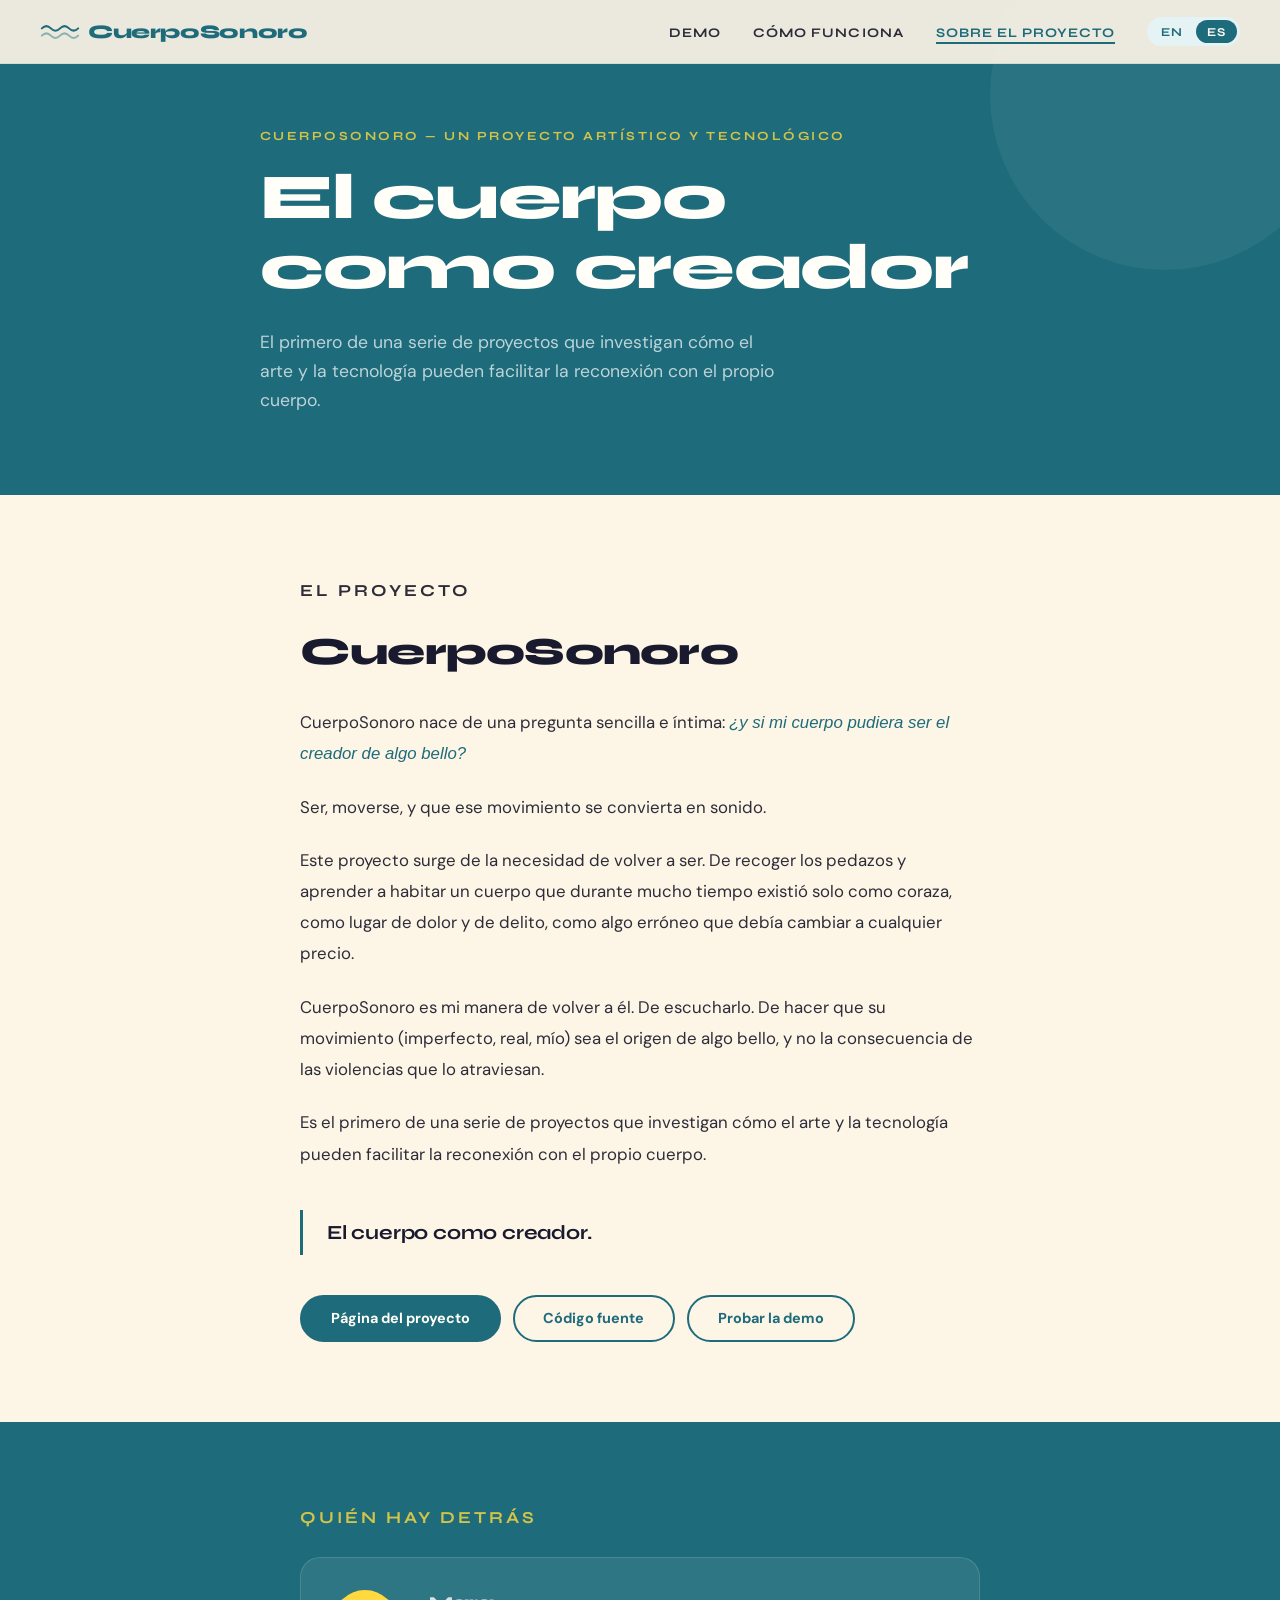
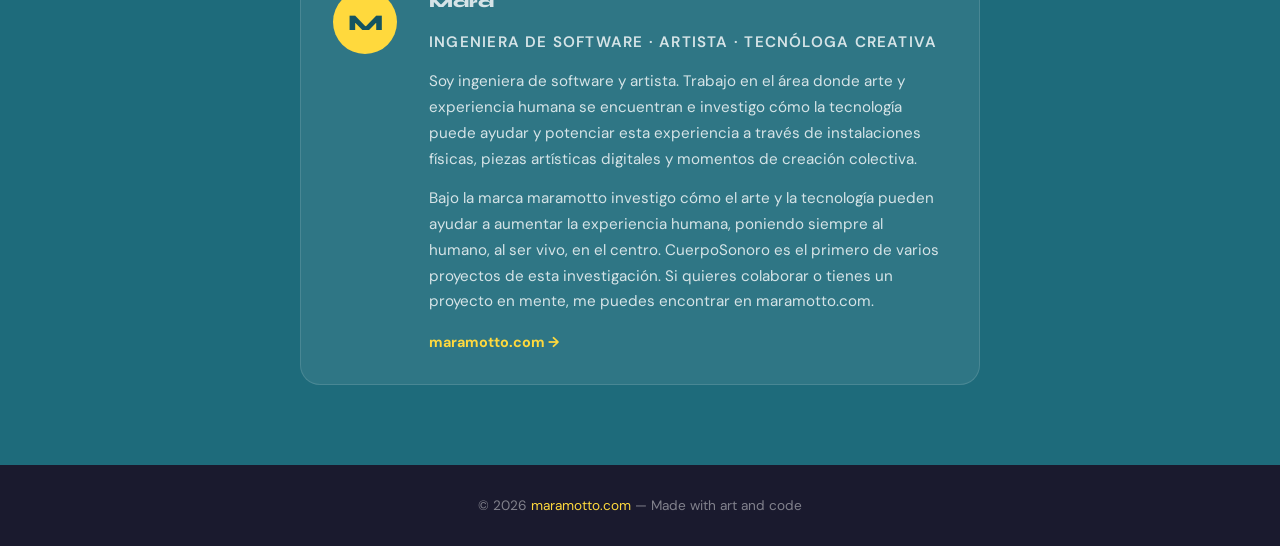
==== commit 3fbd86ba: "Add button in nav bar" ====
--- a/frontend/about.html
+++ b/frontend/about.html
@@ -24,11 +24,12 @@
 
     <ul class="nav__links" id="navLinks">
       <li><a href="index.html" data-i18n="nav.demo"></a></li>
+      <li><a href="how-it-works.html" data-i18n="nav.how"></a></li>
       <li><a href="about.html" class="active" data-i18n="nav.about"></a></li>
       <li>
         <div class="lang-toggle">
-          <button class="lang-toggle__btn active" data-lang="en">EN</button>
-          <button class="lang-toggle__btn" data-lang="es">ES</button>
+          <button class="lang-toggle__btn" data-lang="en">EN</button>
+          <button class="lang-toggle__btn active" data-lang="es">ES</button>
         </div>
       </li>
     </ul>
@@ -53,7 +54,6 @@
 
   <!-- ============================================
        THE PROJECT
-       — Everything inside .about-content for consistent column alignment
        ============================================ -->
   <section class="about-section">
     <div class="container">
@@ -85,7 +85,7 @@
 
 
   <!-- ============================================
-       MARAMOTTO — teal background for strong contrast
+       MARAMOTTO — teal background
        ============================================ -->
   <section class="about-section about-section--mara">
     <div class="container">
@@ -111,7 +111,7 @@
 
 
   <!-- ============================================
-       FOOTER — same as maramotto.com
+       FOOTER
        ============================================ -->
   <footer class="footer">
     <p class="footer__text">
--- a/frontend/css/style.css
+++ b/frontend/css/style.css
@@ -975,21 +975,30 @@
     padding: 1.5rem;
     gap: 1rem;
     border-bottom: 1px solid rgba(30,107,123,0.12);
+    backdrop-filter: blur(16px);
   }
 
   .nav__links.open { display: flex; }
   .nav__toggle     { display: flex; }
 
+  /* Hero */
+  .hero__visual {
+    width: 80px;
+    height: 80px;
+    margin-bottom: 1.25rem;
+  }
+
+  /* Demo stage */
   .demo-stage {
     grid-template-columns: 1fr;
   }
 
   .demo-controls { justify-content: center; }
 
-  /* Features list collapses to stacked layout on mobile */
+  /* Features list collapses to stacked on mobile */
   .fitem {
     grid-template-columns: 1fr;
-    gap: 1rem;
+    gap: 0.75rem;
   }
 
   .fitem:hover {
@@ -998,9 +1007,20 @@
     padding-right: 0;
   }
 
+  .fitem__left {
+    align-items: center;
+  }
+
+  /* About sections — add horizontal padding */
+  .about-section { padding: 3.5rem 1.5rem; }
+
+  .about-hero__tagline { max-width: 100%; }
+
+  /* Mara card */
   .mara-card {
     grid-template-columns: 1fr;
     text-align: center;
+    padding: 1.5rem;
   }
 
   .mara-card__avatar { margin: 0 auto; }
@@ -1008,10 +1028,35 @@
   .about-links { justify-content: center; }
 
   .pullquote { font-size: 1.1rem; }
+
+  /* Mara CTA */
+  .mara-cta { padding: 3.5rem 1.5rem; }
+
+  .mara-cta__inner { max-width: 100%; }
 }
 
 @media (max-width: 480px) {
-  .features-grid { grid-template-columns: 1fr; }
-
+  /* Hero CTAs stack */
   .hero__cta { flex-direction: column; align-items: center; }
+
+  /* Buttons full width on very small screens */
+  .hero__cta .btn { width: 100%; text-align: center; justify-content: center; }
+
+  /* Demo controls stack */
+  .demo-controls { flex-direction: column; }
+
+  .demo-controls .btn { width: 100%; text-align: center; }
+
+  /* About links stack */
+  .about-links { flex-direction: column; }
+
+  .about-links .btn { width: 100%; text-align: center; justify-content: center; }
+
+  /* Tighter section padding on very small screens */
+  .about-section { padding: 2.5rem 1.25rem; }
+
+  .mara-cta { padding: 2.5rem 1.25rem; }
+
+  /* Reduce demo-section padding */
+  .demo-section .container { padding: 0 1.25rem; }
 }
